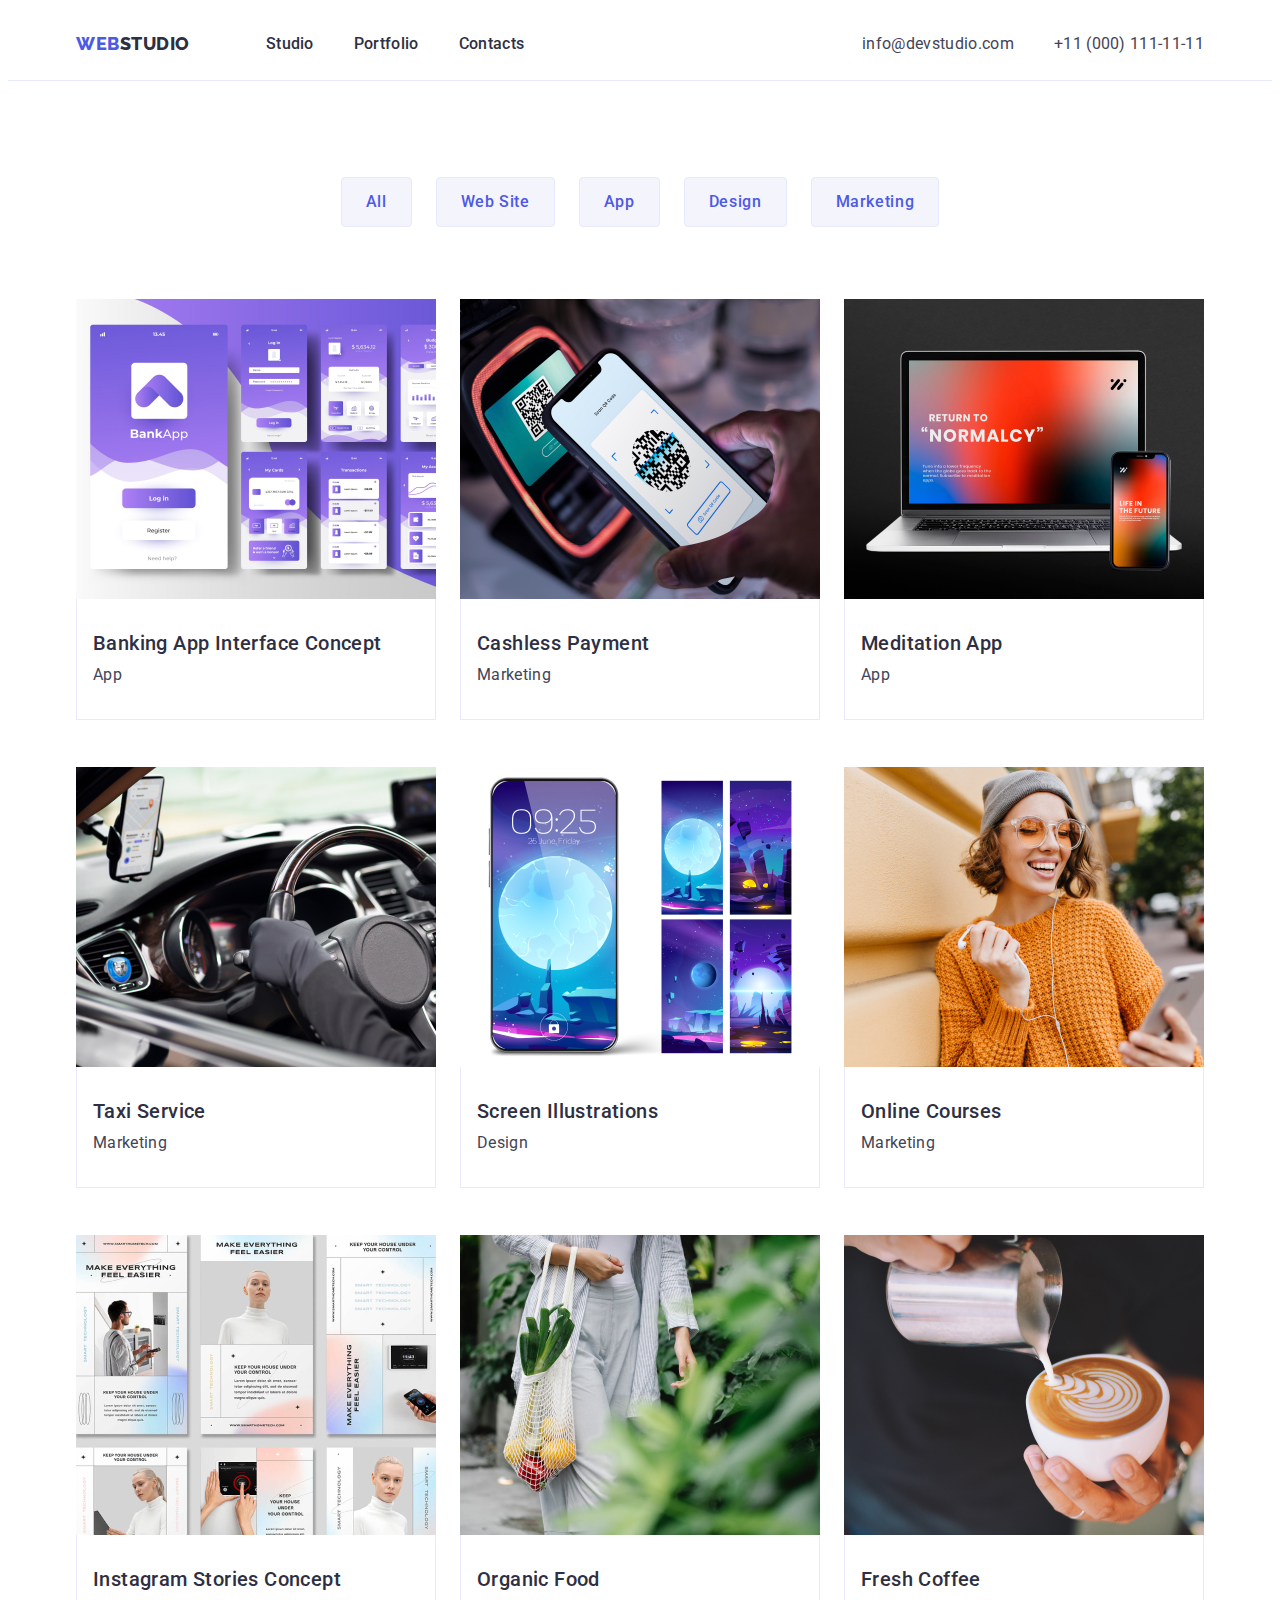
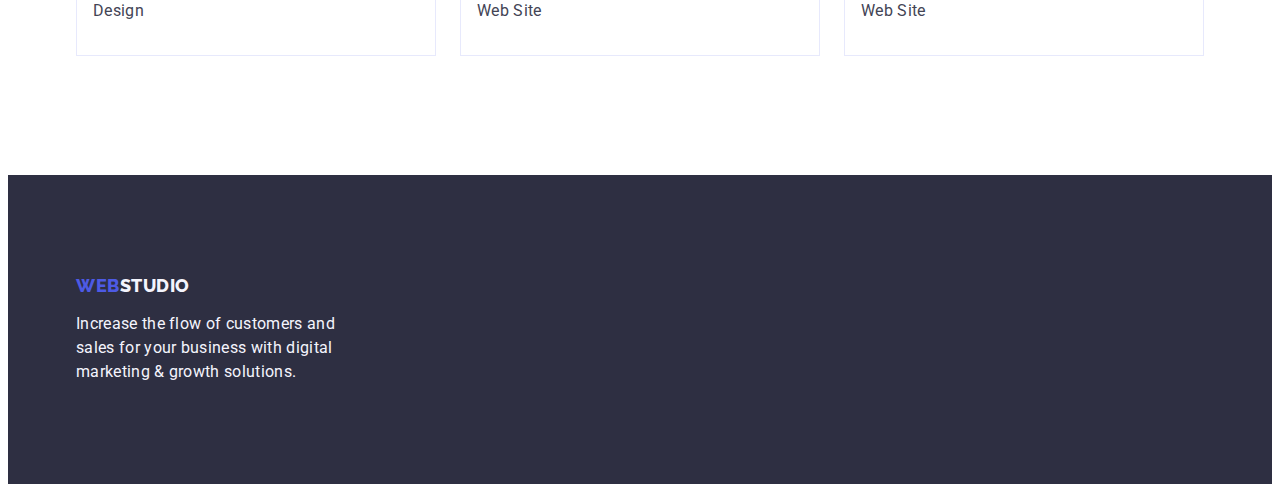
==== portfolio.html @ 1d3ae47d "Initial commit" ====
<!DOCTYPE html>
<html lang="en">
  <head>
    <meta charset="UTF-8" />
    <meta http-equiv="X-UA-Compatible" content="IE=edge" />
    <meta name="viewport" content="width=device-width, initial-scale=1.0" />
    <title>Portfolio</title>
    <link
      rel="stylesheet"
      href="https://cdnjs.cloudflare.com/ajax/libs/modern-normalize/1.1.0/modern-normalize.min.css"
      integrity="sha512-wpPYUAdjBVSE4KJnH1VR1HeZfpl1ub8YT/NKx4PuQ5NmX2tKuGu6U/JRp5y+Y8XG2tV+wKQpNHVUX03MfMFn9Q=="
      crossorigin="anonymous"
      referrerpolicy="no-referrer"
    />
    <link rel="preconnect" href="https://fonts.googleapis.com" />
    <link rel="preconnect" href="https://fonts.gstatic.com" crossorigin />
    <link
      href="https://fonts.googleapis.com/css2?family=Raleway:wght@800&family=Roboto:wght@400;500;700&display=swap"
      rel="stylesheet"
    />
    <link rel="stylesheet" href="./css/styles.css" />
  </head>
  <body>
    <!-- Heder section -->
    <header class="header-section">
      <div class="container heder-container">
        <nav class="navigation">
          <a class="link logo" href="./index.html">
            Web<span class="logo-color">Studio</span></a
          >
          <ul class="list nav-list">
            <li><a class="link nav-menu" href="./index.html">Studio</a></li>
            <li>
              <a class="link nav-menu" href="./portfolio.html">Portfolio</a>
            </li>
            <li><a class="link nav-menu" href="">Contacts</a></li>
          </ul>
        </nav>
        <address class="contacts">
          <ul class="list contacts-list">
            <li>
              <a class="link contacts-link" href="mailto:info@devstudio.com"
                >info@devstudio.com</a
              >
            </li>
            <li>
              <a class="link contacts-link" href="tel:+110001111111"
                >+11 (000) 111-11-11</a
              >
            </li>
          </ul>
        </address>
      </div>
    </header>
    <main>
      <section class="portfolio-section">
        <!-- Portfolio navigate -->
        <div class="container">
          <h1 class="text visually-hidden">Portfolio</h1>
          <ul class="list buttons-group">
            <li><button class="btn" type="button">All</button></li>
            <li><button class="btn" type="button">Web Site</button></li>
            <li><button class="btn" type="button">App</button></li>
            <li><button class="btn" type="button">Design</button></li>
            <li><button class="btn" type="button">Marketing</button></li>
          </ul>
          <!-- Portfolio section 1 -->
          <ul class="list card-set portfolio-list">
            <li class="portfolio-card">
              <a href="" class="link">
                <img
                  src="./images/portfolio/banking-app.jpg"
                  alt="Banking App Interface Concept"
                  width="360"
                  height="300"
                />
                <div class="portfolio-item">
                  <h2 class="text-sub">Banking App Interface Concept</h2>
                  <p class="text-portfolio">App</p>
                </div>
              </a>
            </li>
            <li class="portfolio-card">
              <a href="" class="link">
                <img
                  src="./images/portfolio/cashless-payment.jpg"
                  alt="Cashless Payment"
                  width="360"
                  height="300"
                />
                <div class="portfolio-item">
                  <h2 class="text-sub">Cashless Payment</h2>
                  <p class="text-portfolio">Marketing</p>
                </div>
              </a>
            </li>
            <li class="portfolio-card">
              <a href="" class="link">
                <img
                  src="./images/portfolio/mediation-app.jpg"
                  alt="Meditation App"
                  width="360"
                  height="300"
                />
                <div class="portfolio-item">
                  <h2 class="text-sub">Meditation App</h2>
                  <p class="text-portfolio">App</p>
                </div>
              </a>
            </li>
            <li class="portfolio-card">
              <a href="" class="link">
                <img
                  src="./images/portfolio/taxi-service.jpg"
                  alt="Taxi Service"
                  width="360"
                  height="300"
                />
                <div class="portfolio-item">
                  <h2 class="text-sub">Taxi Service</h2>
                  <p class="text-portfolio">Marketing</p>
                </div>
              </a>
            </li>
            <li class="portfolio-card">
              <a href="" class="link">
                <img
                  src="./images/portfolio/screen-illustration.jpg"
                  alt="Screen Illustrations"
                  width="360"
                  height="300"
                />
                <div class="portfolio-item">
                  <h2 class="text-sub">Screen Illustrations</h2>
                  <p class="text-portfolio">Design</p>
                </div>
              </a>
            </li>
            <li class="portfolio-card">
              <a href="" class="link">
                <img
                  src="./images/portfolio/online-courses.jpg"
                  alt="Online Courses"
                  width="360"
                  height="300"
                />
                <div class="portfolio-item">
                  <h2 class="text-sub">Online Courses</h2>
                  <p class="text-portfolio">Marketing</p>
                </div>
              </a>
            </li>
            <li class="portfolio-card">
              <a href="" class="link">
                <img
                  src="./images/portfolio/instagram-concept.jpg"
                  alt="Instagram Stories Concept"
                  width="360"
                  height="300"
                />
                <div class="portfolio-item">
                  <h2 class="text-sub">Instagram Stories Concept</h2>
                  <p class="text-portfolio">Design</p>
                </div>
              </a>
            </li>
            <li class="portfolio-card">
              <a href="" class="link">
                <img
                  src="./images/portfolio/organic-food.jpg"
                  alt="Organic Food"
                  width="360"
                  height="300"
                />
                <div class="portfolio-item">
                  <h2 class="text-sub">Organic Food</h2>
                  <p class="text-portfolio">Web Site</p>
                </div>
              </a>
            </li>
            <li class="portfolio-card">
              <a href="" class="link">
                <img
                  src="./images/portfolio/fresh-coffee.jpg"
                  alt="Fresh Coffee"
                  width="360"
                  height="300"
                />
                <div class="portfolio-item">
                  <h2 class="text-sub">Fresh Coffee</h2>
                  <p class="text-portfolio">Web Site</p>
                </div>
              </a>
            </li>
          </ul>
        </div>
      </section>
    </main>
    <!-- Footer section -->
    <footer class="footer-section">
      <div class="container">
        <a class="link logo-footer" href="./index.html">
          Web<span class="logo-color-light">Studio</span></a
        >
        <p class="footer-text">
          Increase the flow of customers and sales for your business with
          digital marketing & growth solutions.
        </p>
      </div>
    </footer>
  </body>
</html>
---- css/styles.css ----
html {
  box-sizing: border-box;
}
*,
*::before,
*::after {
  box-sizing: inherit;
}
:root {
  /* Colors */
  --color-iris: #4d5ae5;
  --color-ocean: #404bbf;
  --color-navy-blue: #2e2f42;
  --color-green: #31d0aa;
  --main-color-slate: #434455;
  --color-light-slate: #8e8f99;
  --color-cornflower: #e7e9fc;
  --color-cloud: #f4f4fd;
  --color-navy-blue-modal: #2e2f42;
  --color-grey: #2e2f42;
  --color-white: #ffffff;
  --color-dairy: #fcfcfc;
  /* Fonts */
  --main-font: "Roboto", sans-serif;
  --secondary-font: "Raleway", sans-serif;
  /* Others */
  --indent: 24px;
  --items: 4;
}
/* Basa styles */
body {
  font-family: var(--main-font);
  font-style: normal;
  font-weight: 400;
  font-size: 16px;
  line-height: 1.5;
  letter-spacing: 0.02em;
  color: var(--main-color-slate);
  background-color: var(--color-white);
}
h1,
h2,
h3,
h4,
h5,
h6,
p {
  margin: 0;
}
img {
  display: block;
}
.list {
  list-style: none;
  padding: 0;
  margin: 0;
  display: flex;
  gap: 24px;
}
.about-list {
  flex-basis: calc((100% - 3 * 24px) / 4);
}
.link,
.contacts {
  text-decoration: none;
  font-style: normal;
  margin-left: auto;
}
button {
  cursor: pointer;
}
.header-section {
  border-bottom: 1px solid var(--color-cornflower);
}
.heder-container {
  display: flex;
  align-items: center;
}
.navigation {
  display: flex;
  align-items: center;
}
.logo {
  font-family: var(--secondary-font);

  font-weight: 800;
  font-size: 18px;
  line-height: 1.17;

  letter-spacing: 0.03em;
  text-transform: uppercase;
  color: var(--color-iris);

  padding: 24px 0;
  margin-right: 76px;
}
.logo-color {
  color: var(--color-navy-blue);
}
.container {
  width: 1158px;
  padding: 0 15px;
  margin: 0 auto;
}
.text {
  font-weight: 700;
  font-size: 36px;
  line-height: 1.11;

  text-align: center;
  letter-spacing: 0.02em;
  text-transform: capitalize;

  color: var(--color-navy-blue);
  margin-bottom: 72px;
}

.text-sub {
  font-weight: 500;
  font-size: 20px;
  line-height: 1.2;

  letter-spacing: 0.02em;

  color: var(--color-navy-blue);
  margin-bottom: 8px;
}
/* Header styles */
.nav-list {
  gap: 40px;
}
.nav-menu {
  font-weight: 500;
  font-size: 16px;
  line-height: 1.5;
  letter-spacing: 0.02em;
  color: var(--color-navy-blue);
  margin-right: 0;
  padding: 24px 0;
}
.nav-menu:hover,
.nav-menu:focus {
  color: var(--color-ocean);
}
.contacts-list {
  gap: 40px;
  padding: 24px 0;
}
.contacts-link {
  color: var(--main-color-slate);
}
.contacts-link:hover,
.contacts-link:focus {
  color: var(--color-ocean);
}

/* Hero section styles */
.hero {
  background-color: var(--color-navy-blue);
  height: 600px;
  padding: 188px 0;
}

.main-title {
  font-weight: 700;
  font-size: 56px;
  line-height: 1.07;
  text-align: center;
  letter-spacing: 0.02em;
  color: var(--color-white);
  max-width: 496px;

  margin: 0 auto;
  margin-bottom: 48px;
}
.btn-main {
  font-family: "Roboto", sans-serif;
  font-weight: 500;
  font-size: 16px;
  line-height: 1.5;
  letter-spacing: 0.04em;
  color: var(--color-white);
  background: var(--color-iris);
  box-shadow: 0px 4px 4px rgba(0, 0, 0, 0.15);
  cursor: pointer;

  display: block;
  min-width: 169px;
  height: 56px;
  padding: 16px 32px;
  border-radius: 4px;
  border: none;

  margin: 0 auto;
}
.btn-main:hover,
.btn-main:focus {
  background-color: var(--color-ocean);
}
/* About section styles */
.section {
  padding: 120px 0;
}
.visually-hidden {
  position: absolute;
  width: 1px;
  height: 1px;
  margin: -1px;
  border: 0;
  padding: 0;
  white-space: nowrap;
  clip-path: inset(100%);
  clip: rect(0 0 0 0);
  overflow: hidden;
}

/* Gallery section styles */
.gallery-section {
  padding-top: 0;
}

/* Team section styles */
.team-section {
  background-color: var(--color-cloud);
  padding-top: 120px;
}

.card-set {
  display: flex;
  flex-wrap: wrap;
  gap: 24px;
}
.team-list {
  background-color: var(--color-white);
  box-shadow: 0px 1px 6px rgba(46, 47, 66, 0.08),
    0px 1px 1px rgba(46, 47, 66, 0.16), 0px 2px 1px rgba(46, 47, 66, 0.08);
  border-radius: 0px 0px 4px 4px;
  display: flex;
  flex-direction: column;
  flex-wrap: wrap;
  justify-content: center;
  flex-basis: calc((100% - var(--indent) * (var(--items) -1)) / var(--items));
}

.team-information {
  text-align: center;
  padding: 32px 16px;
}

/* /* Portfolio navigate styles */
.buttons-group {
  display: flex;
  flex-direction: row;
  justify-content: center;
  align-items: center;
  margin-bottom: 72px;
}
.btn {
  background: var(--color-cloud);

  font-family: "Roboto", sans-serif;
  font-weight: 500;
  font-size: 16px;
  line-height: 1.5;

  text-align: center;
  letter-spacing: 0.04em;

  color: var(--color-iris);

  padding: 12px 24px;
  border: 1px solid var(--color-cornflower);
  border-radius: 4px;
}
.btn:hover,
.btn:focus {
  background: var(--color-ocean);
  box-shadow: 0px 3px 1px rgba(0, 0, 0, 0.1), 0px 2px 1px rgba(0, 0, 0, 0.08),
    0px 2px 2px rgba(0, 0, 0, 0.12);

  color: var(--color-white);
  cursor: pointer;
  border: 1px solid transparent;
}
/* Portfolio sections styles */
.portfolio-section {
  padding: 96px 0 120px;
}
.text-portfolio {
  font-size: 16px;
  line-height: 1.5;
  letter-spacing: 0.02em;
  color: var(--main-color-slate);
}
.portfolio-card {
  background: var(--color-white);
  flex-basis: calc((100% - var(--indent) * (var(--items) -1)) / var(--items));
  width: 360px;
  height: 420px;
}
.portfolio-list {
  row-gap: 48px;
}
.portfolio-item {
  padding: 32px 16px;
  border: 1px solid var(--color-cornflower);
  border-top: none;
}
/* Footer section styles */
.footer-section {
  background-color: var(--color-navy-blue);
}
.logo-footer {
  font-family: "Raleway", sans-serif;

  font-weight: 800;
  font-size: 18px;
  line-height: 1.17;

  letter-spacing: 0.03em;
  text-transform: uppercase;

  color: var(--color-iris);
}
.footer-text,
.logo-color-light {
  color: var(--color-cloud);
}
.footer-section {
  padding: 100px 0;
}
.logo-footer {
  margin-bottom: 16px;
  display: inline-block;
}
.footer-text {
  width: 264px;
}
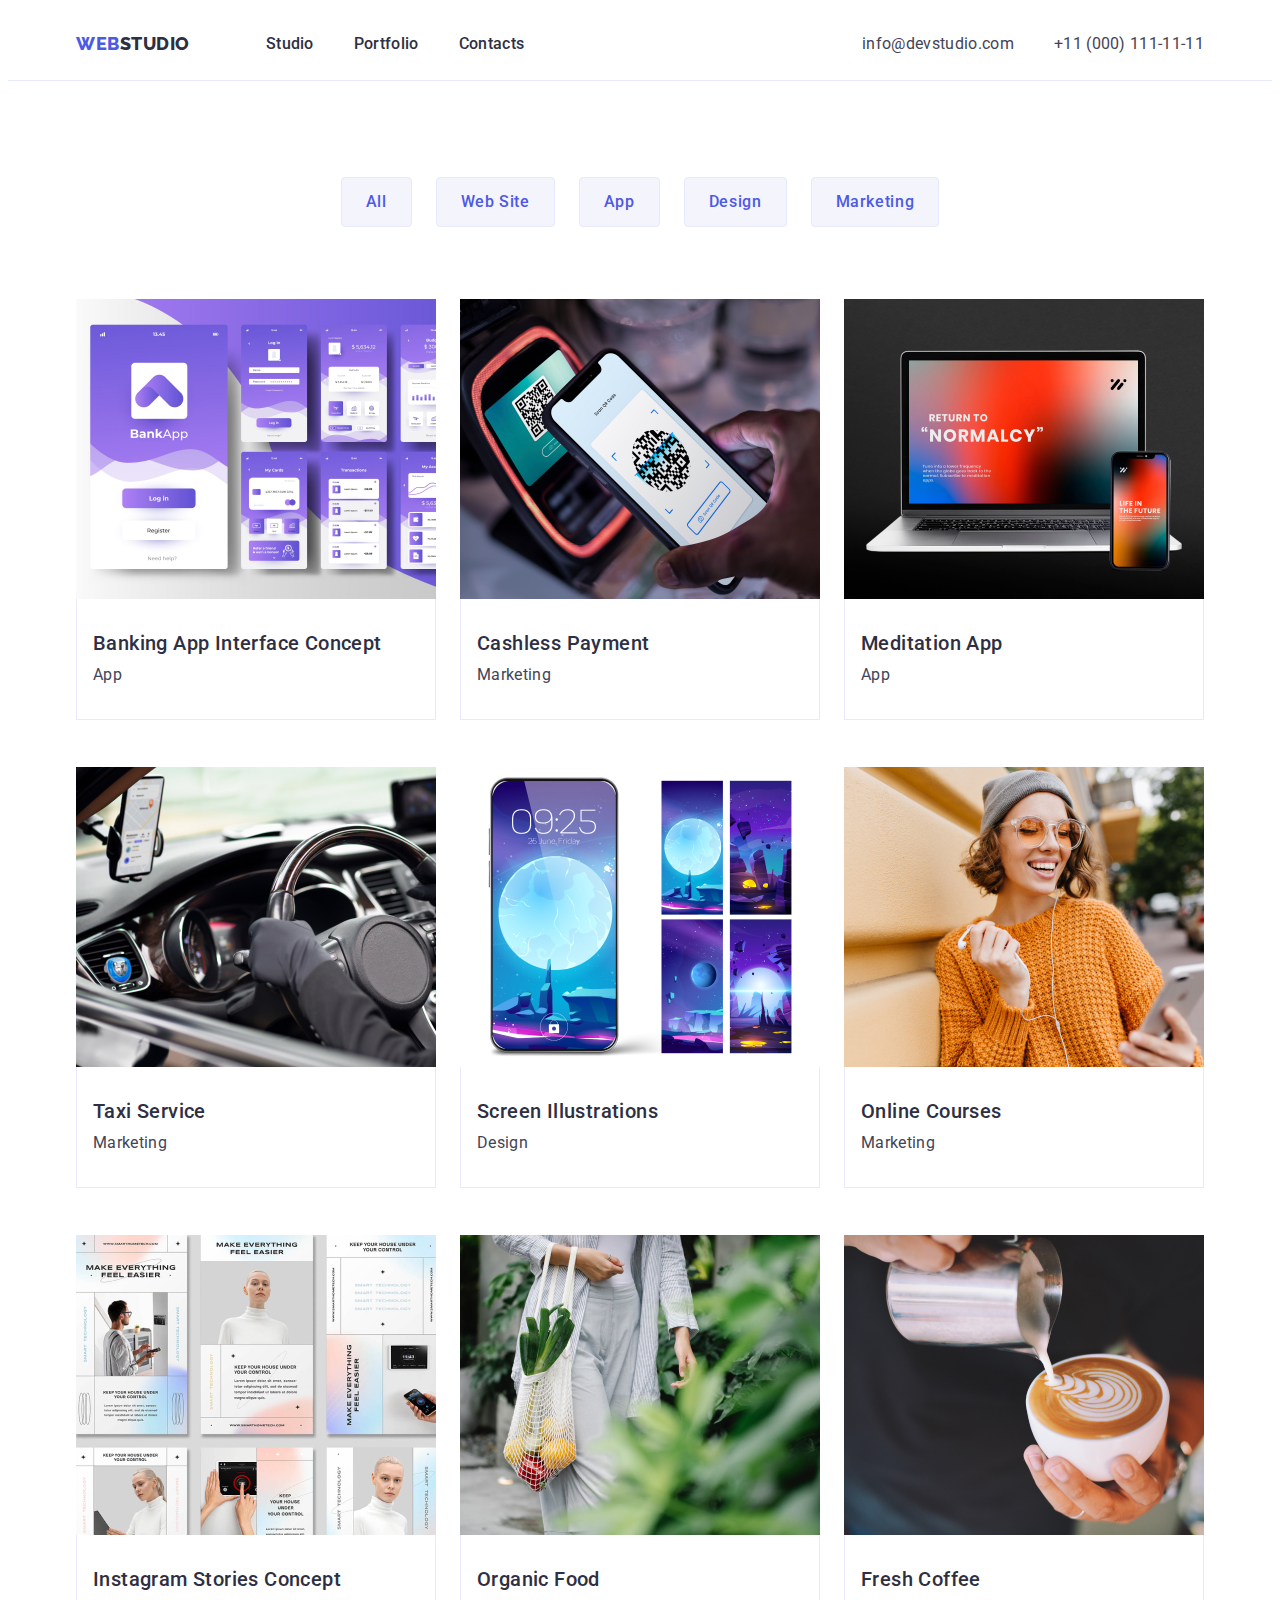
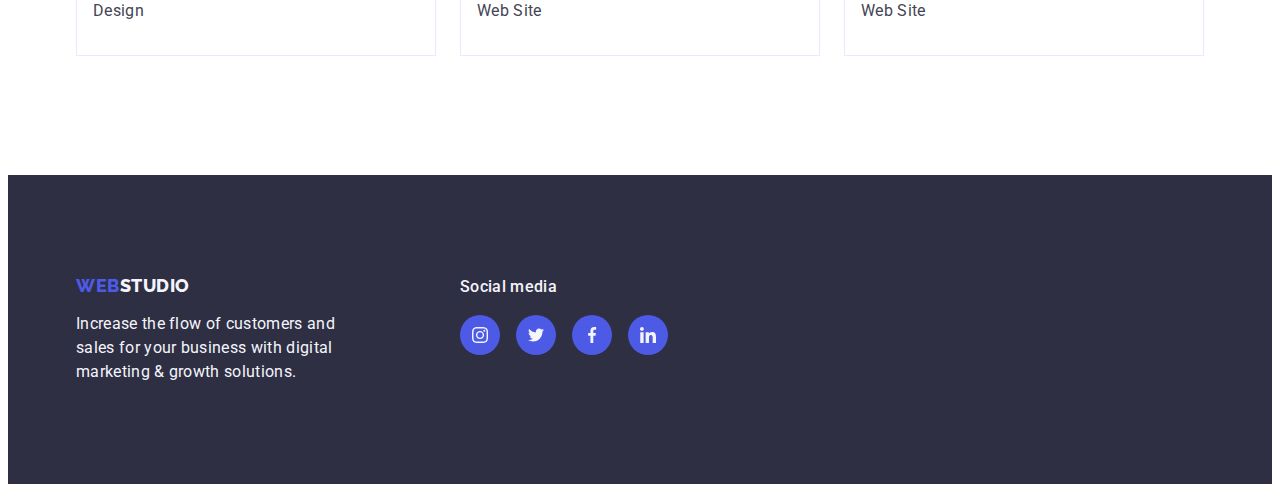
==== commit aaebccb9: "Icons-styles.css" ====
--- a/portfolio.html
+++ b/portfolio.html
@@ -198,14 +198,73 @@
     </main>
     <!-- Footer section -->
     <footer class="footer-section">
-      <div class="container">
-        <a class="link logo-footer" href="./index.html">
-          Web<span class="logo-color-light">Studio</span></a
-        >
-        <p class="footer-text">
-          Increase the flow of customers and sales for your business with
-          digital marketing & growth solutions.
-        </p>
+      <div class="container footer-container">
+        <div>
+          <a class="link logo-footer" href="./index.html">
+            Web<span class="logo-color-light">Studio</span></a
+          >
+          <p class="footer-text">
+            Increase the flow of customers and sales for your business with
+            digital marketing & growth solutions.
+          </p>
+        </div>
+        <div>
+          <p class="footer-text-social">Social media</p>
+          <ul class="socials-footer list">
+            <li class="social-item-footer">
+              <a
+                class="social-link-footer link"
+                href=""
+                target="_blank"
+                rel="noopener no-referrer"
+                aria-label="icon-instagram"
+              >
+                <svg class="social-icon-footer" width="16" height="16">
+                  <use href="./images/icons.svg#icon-instagram"></use>
+                </svg>
+              </a>
+            </li>
+            <li class="social-item-footer">
+              <a
+                class="social-link-footer link"
+                href=""
+                target="_blank"
+                rel="noopener no-referrer"
+                aria-label="icon-twitter"
+              >
+                <svg class="social-icon-footer" width="16" height="16">
+                  <use href="./images/icons.svg#icon-twitter"></use>
+                </svg>
+              </a>
+            </li>
+            <li class="social-item-footer">
+              <a
+                class="social-link-footer link"
+                href=""
+                target="_blank"
+                rel="noopener no-referrer"
+                aria-label="icon-facebook"
+              >
+                <svg class="social-icon-footer" width="16" height="16">
+                  <use href="./images/icons.svg#icon-facebook"></use>
+                </svg>
+              </a>
+            </li>
+            <li class="social-item-footer">
+              <a
+                class="social-link-footer link"
+                href=""
+                target="_blank"
+                rel="noopener no-referrer"
+                aria-label="icon-linkedin"
+              >
+                <svg class="social-icon-footer" width="16" height="16">
+                  <use href="./images/icons.svg#icon-linkedin"></use>
+                </svg>
+              </a>
+            </li>
+          </ul>
+        </div>
       </div>
     </footer>
   </body>
--- a/css/styles.css
+++ b/css/styles.css
@@ -114,7 +114,9 @@
   color: var(--color-navy-blue);
   margin-bottom: 72px;
 }
-
+.text-information {
+  margin-bottom: 8px;
+}
 .text-sub {
   font-weight: 500;
   font-size: 20px;
@@ -157,6 +159,17 @@
 /* Hero section styles */
 .hero {
   background-color: var(--color-navy-blue);
+  background-image: linear-gradient(
+      rgba(46, 47, 66, 0.7),
+      rgba(46, 47, 66, 0.7)
+    ),
+    url(../images/hero/people-office\ 1.jpg);
+  max-width: 1440px;
+  margin-left: auto;
+  margin-right: auto;
+  background-size: cover;
+  background-repeat: no-repeat;
+  background-position: center;
   height: 600px;
   padding: 188px 0;
 }
@@ -213,10 +226,21 @@
   clip: rect(0 0 0 0);
   overflow: hidden;
 }
-
+.about-icon-card {
+  display: flex;
+  justify-content: center;
+  align-items: center;
+  background-color: var(--color-cloud);
+  padding: 24px 100px;
+  border-radius: 4px;
+  margin-bottom: 8px;
+}
 /* Gallery section styles */
 .gallery-section {
   padding-top: 0;
+}
+.gallery-images {
+  border: 1px solid var(--color-cornflower);
 }
 
 /* Team section styles */
@@ -246,7 +270,59 @@
   text-align: center;
   padding: 32px 16px;
 }
-
+.socials {
+  display: flex;
+  justify-content: center;
+  align-items: center;
+}
+.social-link {
+  width: 40px;
+  height: 40px;
+  display: flex;
+  align-items: center;
+  justify-content: center;
+  border-radius: 50%;
+  background-color: var(--color-iris);
+}
+.social-icon {
+  fill: var(--color-cloud);
+}
+.social-link:hover,
+.social-link:focus {
+  background-color: var(--color-ocean);
+}
+
+/* Customers section styles */
+.customers-section {
+  padding-top: 120px;
+}
+.customers {
+  display: flex;
+  justify-content: center;
+  align-items: center;
+}
+.customers-link {
+  width: 168px;
+  height: 88px;
+  display: flex;
+  align-items: center;
+  justify-content: center;
+  border: 1px solid var(--color-light-slate);
+  border-radius: 4px;
+}
+
+.customers-icon {
+  fill: var(--color-light-slate);
+}
+.customers-link:hover,
+.customers-link:focus {
+  border: 1px solid var(--color-ocean);
+  border-radius: 4px;
+}
+.customers-icon:hover,
+.customers-icon:focus {
+  fill: var(--color-ocean);
+}
 /* /* Portfolio navigate styles */
 .buttons-group {
   display: flex;
@@ -282,6 +358,7 @@
   cursor: pointer;
   border: 1px solid transparent;
 }
+
 /* Portfolio sections styles */
 .portfolio-section {
   padding: 96px 0 120px;
@@ -298,6 +375,12 @@
   width: 360px;
   height: 420px;
 }
+.portfolio-card:hover,
+.portfolio-card:focus {
+  border: 1px solid var(--color-cloud);
+  box-shadow: 0px 1px 6px rgba(46, 47, 66, 0.08),
+    0px 1px 1px rgba(46, 47, 66, 0.16), 0px 2px 1px rgba(46, 47, 66, 0.08);
+}
 .portfolio-list {
   row-gap: 48px;
 }
@@ -336,3 +419,35 @@
 .footer-text {
   width: 264px;
 }
+.footer-container {
+  display: flex;
+  gap: 120px;
+}
+.footer-text-social {
+  font-weight: 500;
+  color: var(--color-cloud);
+  width: 208px;
+  margin-bottom: 16px;
+}
+.socials-footer {
+  display: flex;
+  justify-content: center;
+  align-items: center;
+  gap: 16px;
+}
+.social-link-footer {
+  width: 40px;
+  height: 40px;
+  display: flex;
+  align-items: center;
+  justify-content: center;
+  border-radius: 50%;
+  background-color: var(--color-iris);
+}
+.social-icon-footer {
+  fill: var(--color-cloud);
+}
+.social-link-footer:hover,
+.social-link-footer:focus {
+  background-color: var(--color-green);
+}
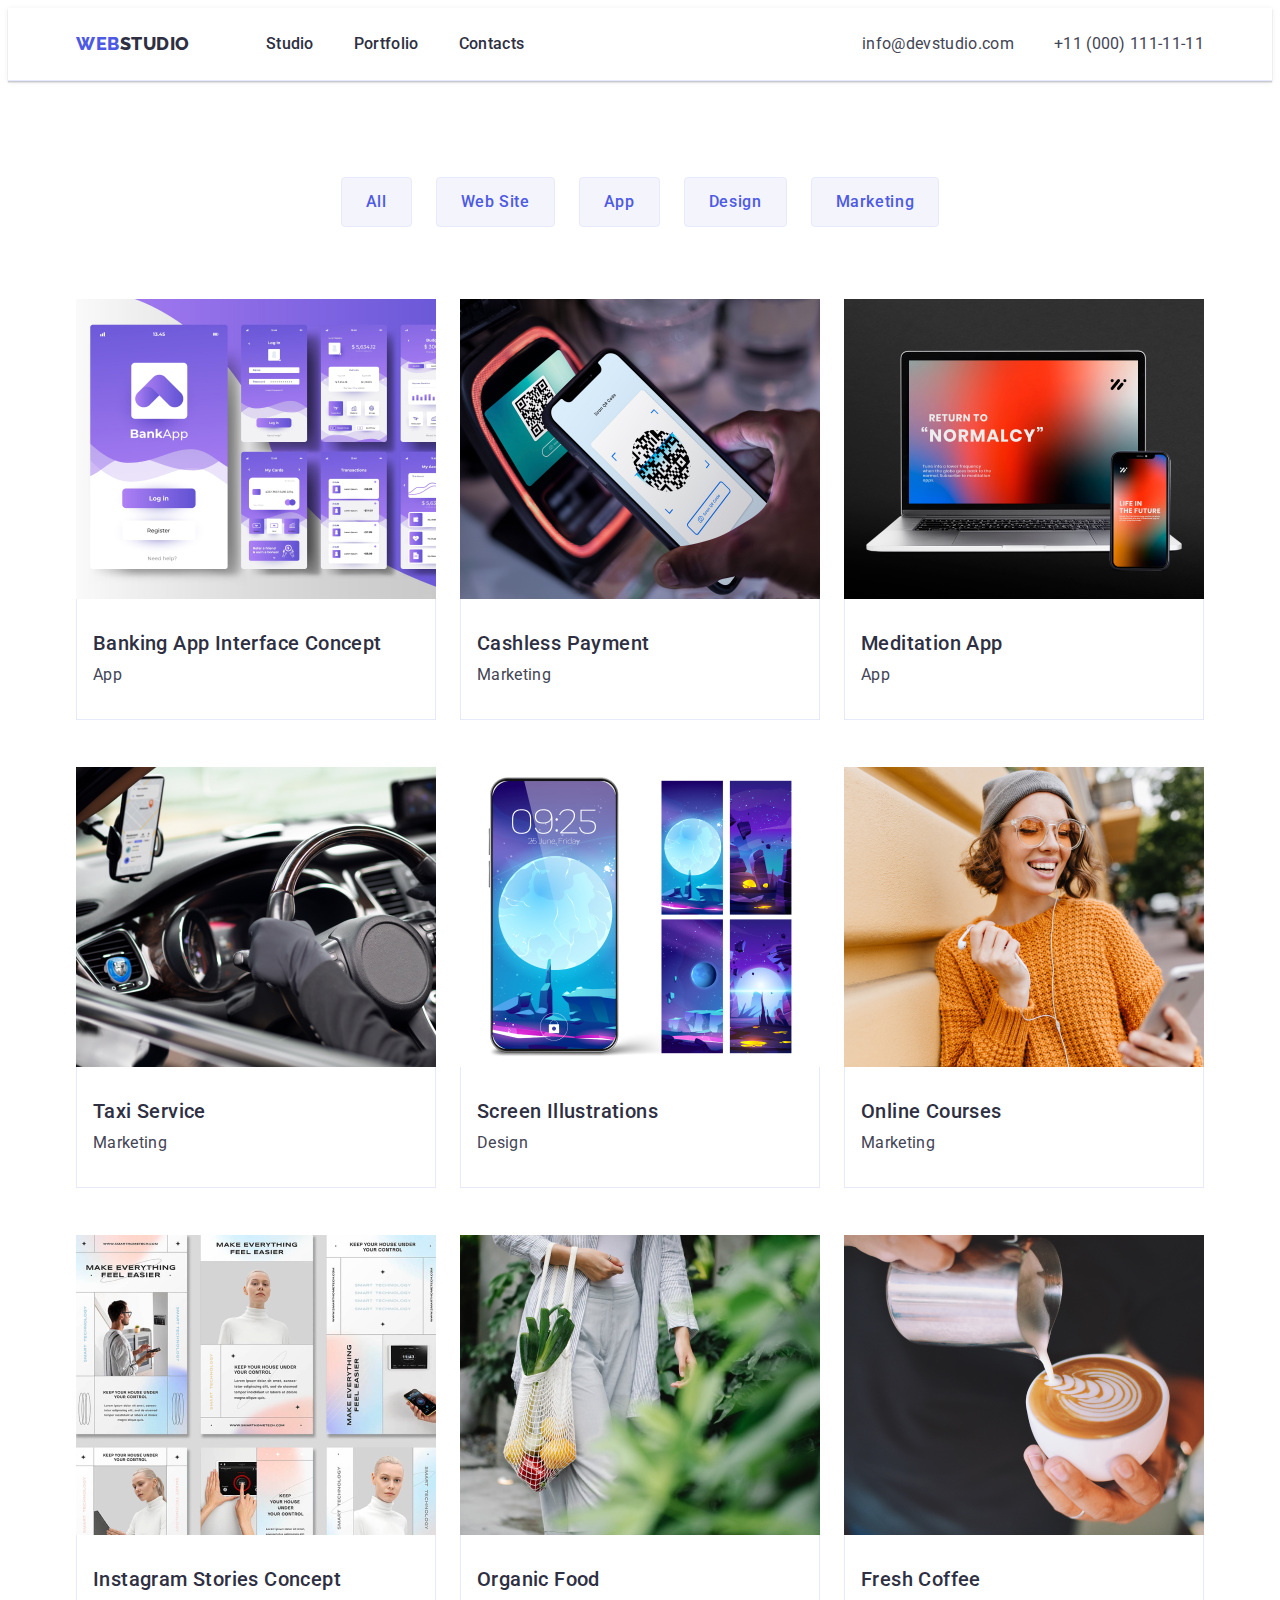
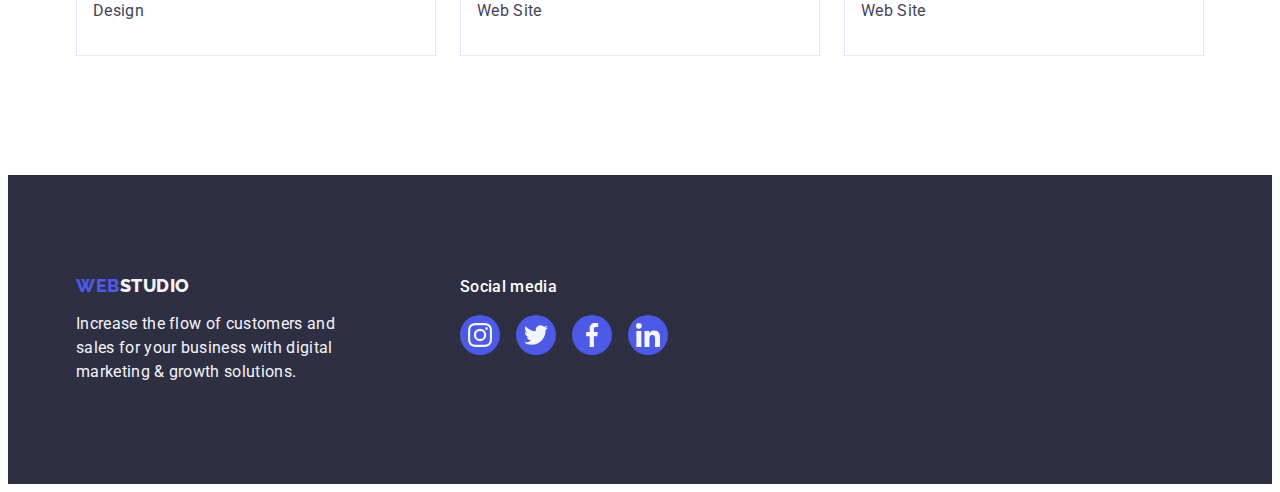
==== commit 24893124: "summary (requared)" ====
--- a/portfolio.html
+++ b/portfolio.html
@@ -67,7 +67,7 @@
           <!-- Portfolio section 1 -->
           <ul class="list card-set portfolio-list">
             <li class="portfolio-card">
-              <a href="" class="link">
+              <a href="" class="link link-item-portfolio">
                 <img
                   src="./images/portfolio/banking-app.jpg"
                   alt="Banking App Interface Concept"
@@ -81,7 +81,7 @@
               </a>
             </li>
             <li class="portfolio-card">
-              <a href="" class="link">
+              <a href="" class="link link-item-portfolio">
                 <img
                   src="./images/portfolio/cashless-payment.jpg"
                   alt="Cashless Payment"
@@ -95,7 +95,7 @@
               </a>
             </li>
             <li class="portfolio-card">
-              <a href="" class="link">
+              <a href="" class="link link-item-portfolio">
                 <img
                   src="./images/portfolio/mediation-app.jpg"
                   alt="Meditation App"
@@ -109,7 +109,7 @@
               </a>
             </li>
             <li class="portfolio-card">
-              <a href="" class="link">
+              <a href="" class="link link-item-portfolio">
                 <img
                   src="./images/portfolio/taxi-service.jpg"
                   alt="Taxi Service"
@@ -123,7 +123,7 @@
               </a>
             </li>
             <li class="portfolio-card">
-              <a href="" class="link">
+              <a href="" class="link link-item-portfolio">
                 <img
                   src="./images/portfolio/screen-illustration.jpg"
                   alt="Screen Illustrations"
@@ -137,7 +137,7 @@
               </a>
             </li>
             <li class="portfolio-card">
-              <a href="" class="link">
+              <a href="" class="link link-item-portfolio">
                 <img
                   src="./images/portfolio/online-courses.jpg"
                   alt="Online Courses"
@@ -151,7 +151,7 @@
               </a>
             </li>
             <li class="portfolio-card">
-              <a href="" class="link">
+              <a href="" class="link link-item-portfolio">
                 <img
                   src="./images/portfolio/instagram-concept.jpg"
                   alt="Instagram Stories Concept"
@@ -165,7 +165,7 @@
               </a>
             </li>
             <li class="portfolio-card">
-              <a href="" class="link">
+              <a href="" class="link link-item-portfolio">
                 <img
                   src="./images/portfolio/organic-food.jpg"
                   alt="Organic Food"
@@ -179,7 +179,7 @@
               </a>
             </li>
             <li class="portfolio-card">
-              <a href="" class="link">
+              <a href="" class="link link-item-portfolio">
                 <img
                   src="./images/portfolio/fresh-coffee.jpg"
                   alt="Fresh Coffee"
@@ -199,7 +199,7 @@
     <!-- Footer section -->
     <footer class="footer-section">
       <div class="container footer-container">
-        <div>
+        <div class="footer-block">
           <a class="link logo-footer" href="./index.html">
             Web<span class="logo-color-light">Studio</span></a
           >
@@ -208,7 +208,7 @@
             digital marketing & growth solutions.
           </p>
         </div>
-        <div>
+        <div class="footer-icon">
           <p class="footer-text-social">Social media</p>
           <ul class="socials-footer list">
             <li class="social-item-footer">
@@ -219,7 +219,7 @@
                 rel="noopener no-referrer"
                 aria-label="icon-instagram"
               >
-                <svg class="social-icon-footer" width="16" height="16">
+                <svg class="social-icon-footer" width="24" height="24">
                   <use href="./images/icons.svg#icon-instagram"></use>
                 </svg>
               </a>
@@ -232,7 +232,7 @@
                 rel="noopener no-referrer"
                 aria-label="icon-twitter"
               >
-                <svg class="social-icon-footer" width="16" height="16">
+                <svg class="social-icon-footer" width="24" height="24">
                   <use href="./images/icons.svg#icon-twitter"></use>
                 </svg>
               </a>
@@ -245,7 +245,7 @@
                 rel="noopener no-referrer"
                 aria-label="icon-facebook"
               >
-                <svg class="social-icon-footer" width="16" height="16">
+                <svg class="social-icon-footer" width="24" height="24">
                   <use href="./images/icons.svg#icon-facebook"></use>
                 </svg>
               </a>
@@ -258,7 +258,7 @@
                 rel="noopener no-referrer"
                 aria-label="icon-linkedin"
               >
-                <svg class="social-icon-footer" width="16" height="16">
+                <svg class="social-icon-footer" width="24" height="24">
                   <use href="./images/icons.svg#icon-linkedin"></use>
                 </svg>
               </a>
--- a/css/styles.css
+++ b/css/styles.css
@@ -71,6 +71,8 @@
 }
 .header-section {
   border-bottom: 1px solid var(--color-cornflower);
+  box-shadow: 0px 2px 1px rgba(46, 47, 66, 0.08),
+    0px 1px 1px rgba(46, 47, 66, 0.16), 0px 1px 6px rgba(46, 47, 66, 0.08);
 }
 .heder-container {
   display: flex;
@@ -163,7 +165,7 @@
       rgba(46, 47, 66, 0.7),
       rgba(46, 47, 66, 0.7)
     ),
-    url(../images/hero/people-office\ 1.jpg);
+    url(../images/hero/people-office.jpg);
   max-width: 1440px;
   margin-left: auto;
   margin-right: auto;
@@ -268,7 +270,7 @@
 
 .team-information {
   text-align: center;
-  padding: 32px 16px;
+  padding: 32px 0px;
 }
 .socials {
   display: flex;
@@ -296,6 +298,9 @@
 .customers-section {
   padding-top: 120px;
 }
+.customer-title {
+  line-height: 1.1;
+}
 .customers {
   display: flex;
   justify-content: center;
@@ -309,15 +314,17 @@
   justify-content: center;
   border: 1px solid var(--color-light-slate);
   border-radius: 4px;
+  color: var(--color-light-slate);
 }
 
 .customers-icon {
-  fill: var(--color-light-slate);
+  fill: currentColor;
 }
 .customers-link:hover,
 .customers-link:focus {
   border: 1px solid var(--color-ocean);
   border-radius: 4px;
+  color: var(--color-ocean);
 }
 .customers-icon:hover,
 .customers-icon:focus {
@@ -389,6 +396,14 @@
   border: 1px solid var(--color-cornflower);
   border-top: none;
 }
+.link-item-portfolio {
+  display: block;
+}
+.link-item-portfolio:hover,
+.link-item-portfolio:focus {
+  box-shadow: 0px 1px 6px rgba(46, 47, 66, 0.08),
+    0px 1px 1px rgba(46, 47, 66, 0.16), 0px 2px 1px rgba(46, 47, 66, 0.08);
+}
 /* Footer section styles */
 .footer-section {
   background-color: var(--color-navy-blue);
@@ -421,18 +436,21 @@
 }
 .footer-container {
   display: flex;
-  gap: 120px;
+
+  align-items: baseline;
+}
+.footer-block {
+  margin-right: 120px;
 }
 .footer-text-social {
   font-weight: 500;
-  color: var(--color-cloud);
+  color: var(--color-white);
   width: 208px;
   margin-bottom: 16px;
 }
 .socials-footer {
   display: flex;
   justify-content: center;
-  align-items: center;
   gap: 16px;
 }
 .social-link-footer {
@@ -444,6 +462,10 @@
   border-radius: 50%;
   background-color: var(--color-iris);
 }
+.footer-icon {
+  align-items: baseline;
+  gap: 120px;
+}
 .social-icon-footer {
   fill: var(--color-cloud);
 }
